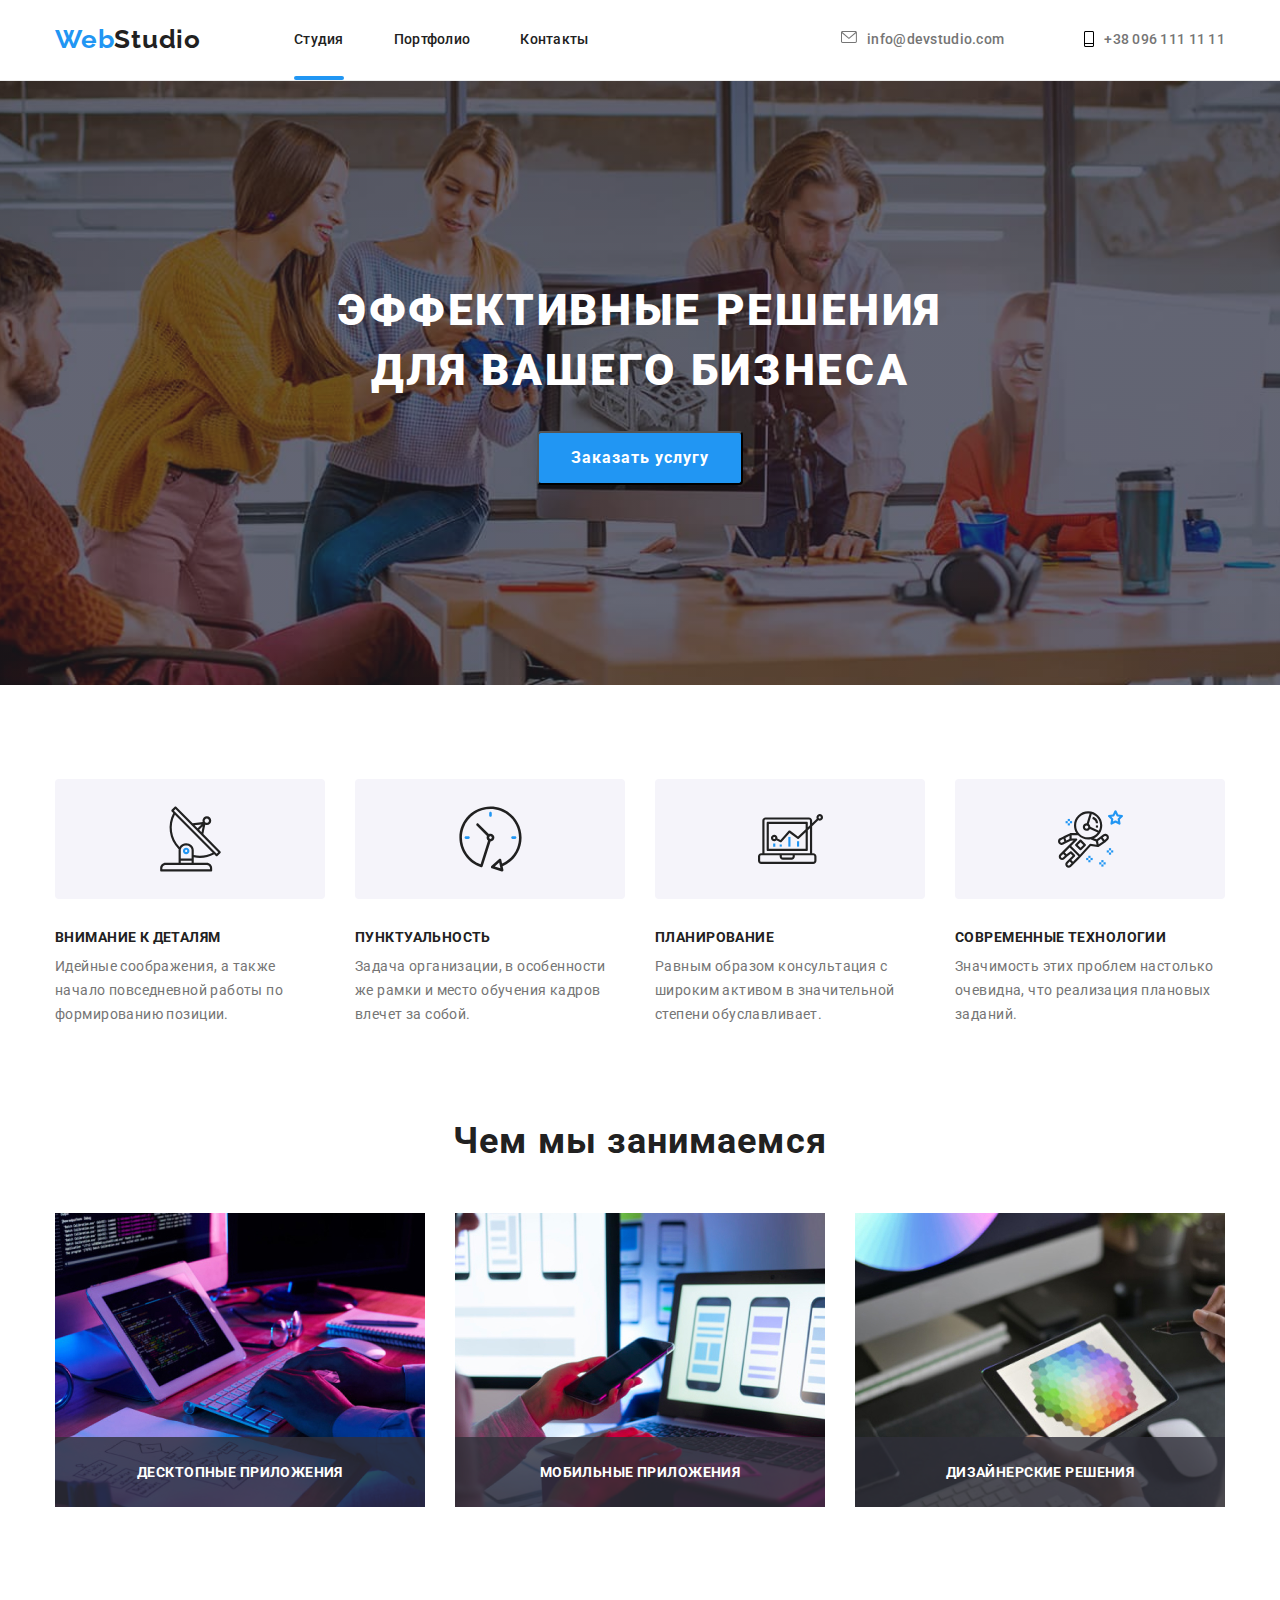
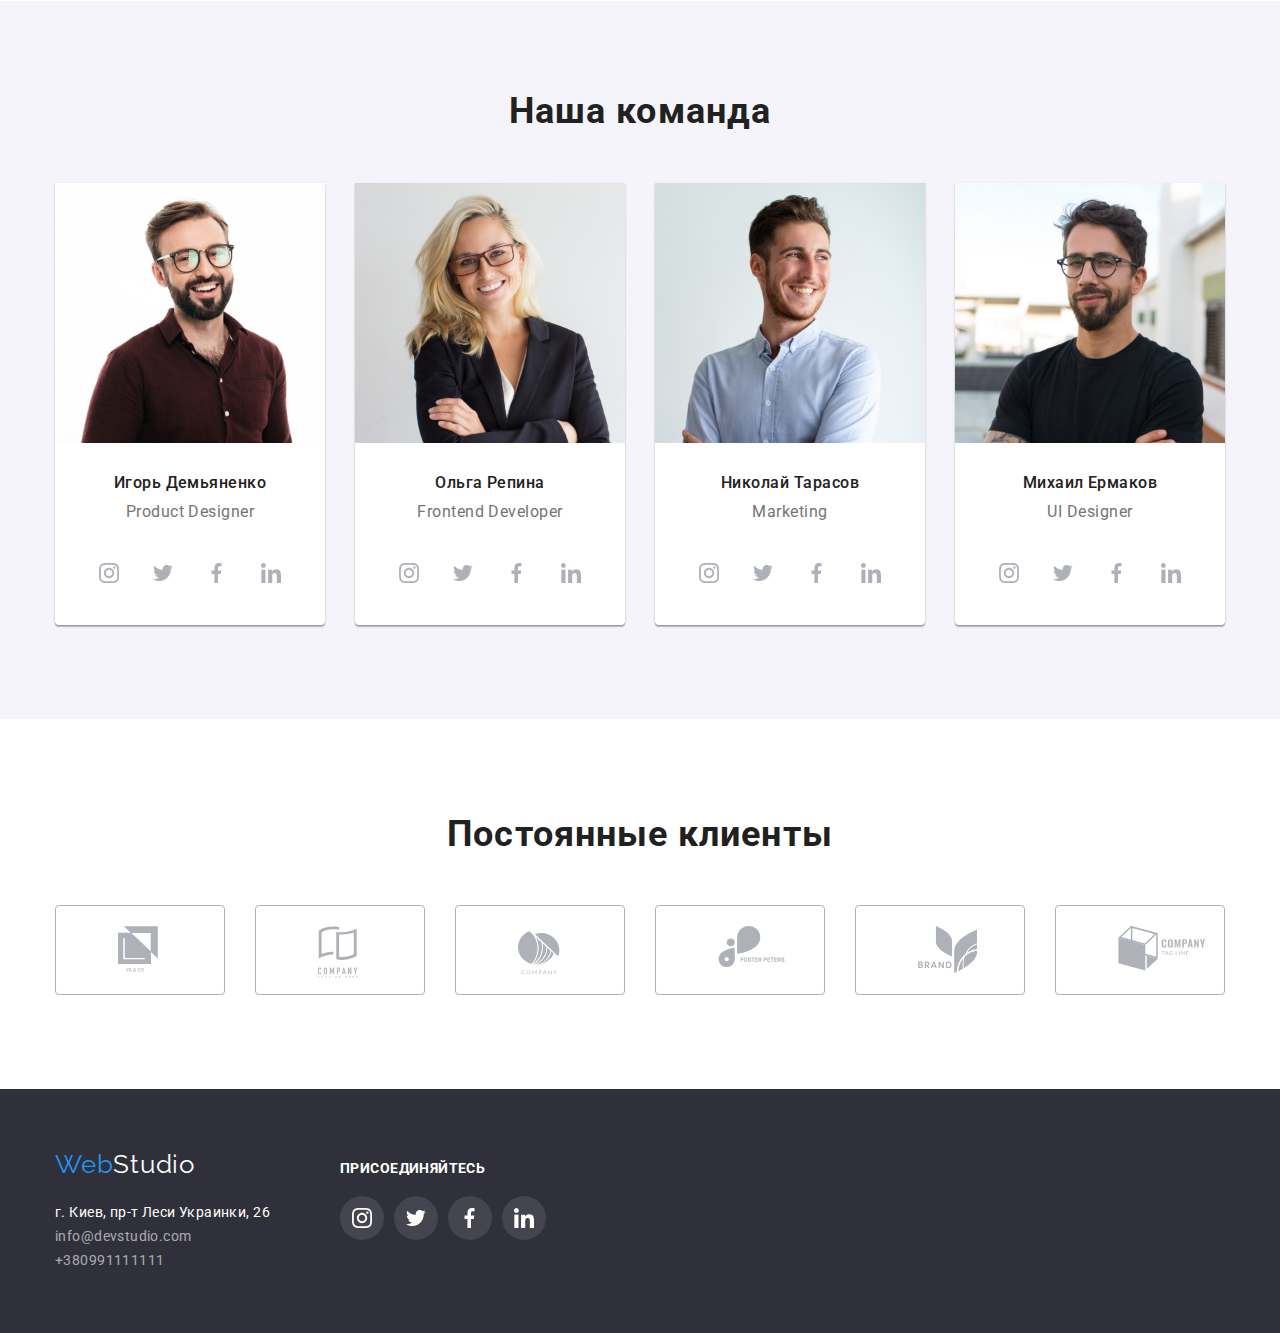
==== index.html @ 508b6166 "первый комит" ====
<!DOCTYPE html>
<html lang="ru">
<head>
    <meta charset="UTF-8">
    <meta name="viewport" content="width=device-width, initial-scale=1.0">
    <title>WebStudio</title>
    <link href="https://cdnjs.cloudflare.com/ajax/libs/modern-normalize/1.0.0/modern-normalize.min.css">
    <link rel="preconnect" href="https://fonts.gstatic.com">
    <link href="https://fonts.googleapis.com/css2?family=Raleway:wght@700&family=Roboto:wght@400;500;700;900&display=swap"
        rel="stylesheet">
    <link rel="stylesheet" href="./css/styles.css">
</head>
<body>
  <header class="header">
      <div class="container">
        <nav class="navigation">
            <a class="logo" lang="en" href="#">Web<span class="logo-s">Studio</span></a>
            <ul class="menu-list">
                <li class="menu-list-item active">
                    <a class="menu-list-link" href="#">Студия</a>
                </li>
                <li class="menu-list-item">
                    <a class="menu-list-link" href="./portfolio.html">Портфолио</a>
                </li>
                <li class="menu-list-item">
                    <a class="menu-list-link" href="#">Контакты</a>
                </li>
            </ul>
        </nav>
        <ul class="header-menu">
            <li class="header-menu-mail">
                <a class="header-menu-link" href="mailto:info@devstudio.com"> 
                    <svg class="header-mail-svg">
                        <use href="./images/sprite.svg#header-mail"></use>
                    </svg> info@devstudio.com</a>
            </li>
            <li class="header-menu-tel">
                <address class="header-menu-adress">
                    <a class="header-tel" href="tel:+380961111111">
                        <svg class="header-mob-svg">
                            <use href="./images/sprite.svg#header-mob"></use>
                        </svg> +38 096 111 11 11</a>
                </address>
            </li>
        </ul>
      </div>
  </header>  
  <main> 
      <!-- HERO -->
      <section class="hero">
          <h1 class="hero-title">Эффективные решения <br>для вашего бизнеса</h1>
          <button class="modal-btn" type="button" data-modal-open>Заказать услугу</button>
      </section>
    <div class="backdrop is-hidden" data-modal>
        <div class="modal">
            <button class="close-button" data-modal-close>
                <svg class="close-svg">
                    <use href="./images/sprite.svg#icon-close-modal"></use>
                </svg>
            </button>
        </div>
    </div>
      <!-- ABOUT -->
      <section class="description">
          <div class="container">
            <ul class="description-list">
                <li class="description-list-item">
                    <div class="discription-div">
                    <svg class="discription-svg">
                        <use href="./images/sprite.svg#icon-Vector1"></use>
                    </svg>
                    </div>
                    <h2 class="description-title">Внимание к деталям</h2>
                    <p class="description-item">Идейные соображения, а также начало повседневной работы по формированию позиции.</p>
                </li>
                <li class="description-list-item">
                    <div class="discription-div">
                    <svg class="discription-svg">
                        <use href="./images/sprite.svg#icon-Vector2"></use>
                    </svg>
                    </div>
                    <h2 class="description-title">Пунктуальность</h2>
                    <p class="description-item">Задача организации, в особенности же рамки и место обучения кадров влечет за собой.
                    </p>
                </li>
                <li class="description-list-item">
                    <div class="discription-div">
                    <svg class="discription-svg">
                        <use href="./images/sprite.svg#icon-Vector3"></use>
                    </svg>
                    </div>
                    <h2 class="description-title">Планирование</h2>
                    <p class="description-item">Равным образом консультация с широким активом в значительной степени обуславливает.
                    </p>
                </li>
                <li class="description-list-item">
                    <div class="discription-div">
                    <svg class="discription-svg">
                        <use href="./images/sprite.svg#icon-Vector4"></use>
                    </svg>
                    </div>
                    <h2 class="description-title">Современные технологии</h2>
                    <p class="description-item">Значимость этих проблем настолько очевидна, что реализация плановых заданий.</p>
                </li>
            </ul>
          </div>
      </section>
      <section class="about">
          <div class="container">
            <h1 class="about-title">Чем мы занимаемся</h1>
            <ul class="about-list">
                <li class="about-list-item">
                    <img src="./images/about/about-img-1.jpg" alt="печатает на клавиатуре" width="370"
                        height="294">
                    <p class="about-list-item-text">Десктопные приложения</p>
                </li>
                <li class="about-list-item">
                    <img src="./images/about/about-img-2.jpg" alt="сидит перед ноутбуком" width="370"
                        height="294">
                    <p class="about-list-item-text">Мобильные приложения</p>
                </li>
                <li class="about-list-item">
                    <img src="./images/about/about-img-3.jpg" alt="держит в руках планшет" width="370"
                        height="294">
                    <p class="about-list-item-text">Дизайнерские решения</p>
                </li>
            </ul>
          </div>
      </section>
      <section class="about-us">
            <h2 class="about-us-title">Наша команда</h2>
            <div class="container">
            <ul class="about-us-list">
                <li class="about-us-item">
                    <img class="about-us-img" src="./images/comanda/c-img-1.jpg" alt="мужчина в очках" width="270" height="260">
                    <h3 class="about-us-name">Игорь Демьяненко</h3>
                    <p class="about-us-position">Product Designer</p>
                    <ul class="social-list-list">
                        <li class="social-list-item">
                            <a class="social-list-link" href="">
                                <svg class="social-list-icon">
                                    <use href="./images/sprite.svg#instagram"></use>
                                </svg>
                            </a>
                        </li>
                        <li class="social-list-item">
                            <a class="social-list-link" href="">
                                <svg class="social-list-icon">
                                    <use href="./images/sprite.svg#twitter"></use>
                                </svg>
                            </a>
                        </li>
                        <li class="social-list-item">
                            <a class="social-list-link" href="">
                                <svg class="social-list-icon">
                                    <use href="./images/sprite.svg#facebook"></use>
                                </svg>
                            </a>
                        </li>
                        <li class="social-list-item">
                            <a class="social-list-link" href="">
                                <svg class="social-list-icon">
                                    <use href="./images/sprite.svg#linkedin"></use>
                                </svg>
                            </a>
                        </li>
                    </ul>
                </li>
                <li class="about-us-item">
                    <img class="about-us-img" src="./images/comanda/c-img-2.jpg" alt="девушка в очках" width="270" height="260">
                    <h3 class="about-us-name">Ольга Репина</h3>
                    <p class="about-us-position">Frontend Developer</p>
                    <ul class="social-list-list">
                        <li class="social-list-item">
                            <a class="social-list-link" href="">
                                <svg class="social-list-icon">
                                    <use href="./images/sprite.svg#instagram"></use>
                                </svg>
                            </a>
                        </li>
                        <li class="social-list-item">
                            <a class="social-list-link" href="">
                                <svg class="social-list-icon">
                                    <use href="./images/sprite.svg#twitter"></use>
                                </svg>
                            </a>
                        </li>
                        <li class="social-list-item">
                            <a class="social-list-link" href="">
                                <svg class="social-list-icon">
                                    <use href="./images/sprite.svg#facebook"></use>
                                </svg>
                            </a>
                        </li>
                        <li class="social-list-item">
                            <a class="social-list-link" href="">
                                <svg class="social-list-icon">
                                    <use href="./images/sprite.svg#linkedin"></use>
                                </svg>
                            </a>
                        </li>
                    </ul>
                </li>
                <li class="about-us-item">
                    <img class="about-us-img" src="./images/comanda/c-img-3.jpg" alt="мужчина с улыбкой" width="270" height="260">
                    <h3 class="about-us-name">Николай Тарасов</h3>
                    <p class="about-us-position">Marketing</p>
                    <ul class="social-list-list">
                        <li class="social-list-item">
                            <a class="social-list-link" href="">
                                <svg class="social-list-icon">
                                    <use href="./images/sprite.svg#instagram"></use>
                                </svg>
                            </a>
                        </li>
                        <li class="social-list-item">
                            <a class="social-list-link" href="">
                                <svg class="social-list-icon">
                                    <use href="./images/sprite.svg#twitter"></use>
                                </svg>
                            </a>
                        </li>
                        <li class="social-list-item">
                            <a class="social-list-link" href="">
                                <svg class="social-list-icon">
                                    <use href="./images/sprite.svg#facebook"></use>
                                </svg>
                            </a>
                        </li>
                        <li class="social-list-item">
                            <a class="social-list-link" href="">
                                <svg class="social-list-icon">
                                    <use href="./images/sprite.svg#linkedin"></use>
                                </svg>
                            </a>
                        </li>
                    </ul>
                </li>
                <li class="about-us-item">
                    <img class="about-us-img" src="./images/comanda/c-img-4.jpg" alt="мужчина в черных очках" width="270"
                        height="260">
                    <h3 class="about-us-name">Михаил Ермаков</h3>
                    <p class="about-us-position">UI Designer</p>
                    <ul class="social-list-list">
                        <li class="social-list-item">
                            <a class="social-list-link" href="">
                                <svg class="social-list-icon">
                                    <use href="./images/sprite.svg#instagram"></use>
                                </svg>
                            </a>
                        </li>
                        <li class="social-list-item">
                            <a class="social-list-link" href="">
                                <svg class="social-list-icon">
                                    <use href="./images/sprite.svg#twitter"></use>
                                </svg>
                            </a>
                        </li>
                        <li class="social-list-item">
                            <a class="social-list-link" href="">
                                <svg class="social-list-icon">
                                    <use href="./images/sprite.svg#facebook"></use>
                                </svg>
                            </a>
                        </li>
                        <li class="social-list-item">
                            <a class="social-list-link" href="">
                                <svg class="social-list-icon">
                                    <use href="./images/sprite.svg#linkedin"></use>
                                </svg>
                            </a>
                        </li>
                    </ul>
                </li>
            </ul>
          </div>
      </section>
  </main>
  <section class="customers">
      <div class="container">
        <h2 class="customers-title">Постоянные клиенты</h2>
        <ul class="customers-list"> 
            <li class="customers-list-item">
                <a class="customers-list-link" href="#">
                <svg class="customers-svg-1">
                    <use href="./images/sprite.svg#icon-logo-1"></use>
                </svg>
                </a>
            </li>
            <li class="customers-list-item">
                <a class="customers-list-link" href="#">
                <svg class="customers-svg-2">
                    <use href="./images/sprite.svg#icon-logo-2"></use>
                </svg>
                </a>
            </li>
            <li class="customers-list-item">
                <a class="customers-list-link" href="#">
                <svg class="customers-svg-3">
                    <use href="./images/sprite.svg#icon-logo-3"></use>
                </svg>
                </a>
            </li>
            <li class="customers-list-item">
                <a class="customers-list-link" href="#">
                <svg class="customers-svg-4">
                    <use href="./images/sprite.svg#icon-logo-4"></use>
                </svg>
                </a>
            </li>
            <li class="customers-list-item">
                <a class="customers-list-link" href="#">
                <svg class="customers-svg-5">
                    <use href="./images/sprite.svg#icon-logo-5"></use>
                </svg>
                </a>
            </li>
            <li class="customers-list-item">
                <a class="customers-list-link" href="#">
                <svg class="customers-svg-6">
                    <use href="./images/sprite.svg#icon-logo-6"></use>
                </svg>
                </a>
            </li>
        </ul>
      </div>
  </section>
    <!-- CONTACT  -->
  <footer class="footer">
      <div class="container">
          <div class="footer-all">
              <div>
        <a class="footer-logo" lang="en" href="#">Web<span class="logo-ss">Studio</span></a>
        <address class="address">
            <ul class="contact-list">
                <li class="contact-list-item">
                    <a class="contact-list-link geo-link" href="https://goo.gl/maps/VSn3v5qwpJNG1Hn18" target="_blank"
                        rel="noopener noreferer">г. Киев, пр-т Леси Украинки, 26</a>
                </li>
                <li class="contact-list-item">
                    <a class="contact-list-link" href="mailto:info@devstudio.com">
                        info@devstudio.com</a>
                </li>
                <li class="contact-list-item">
                    <a class="contact-list-link" href="tel:+380991111111">+380991111111</a>
                </li>
            </ul>
        </div>
        </address>
      <section class="join">
          <p class="join-text">ПРИСОЕДИНЯЙТЕСЬ</p>
        <ul class="social-icons-dark">
            <li class="social-icons-item">
                <a class="social-icons-link-dark" href="">
                    <svg class="social-icons-svg-footer">
                        <use href="./images/sprite.svg#instagram"></use>
                    </svg>
                </a>    
            </li>
            <li class="social-icons-item">
                <a class="social-icons-link-dark" href="">
                    <svg class="social-icons-svg-footer">
                        <use href="./images/sprite.svg#twitter"></use>
                    </svg>
                </a>
            </li>
            <li class="social-icons-item">
                <a class="social-icons-link-dark" href="">
                    <svg class="social-icons-svg-footer">
                        <use href="./images/sprite.svg#facebook"></use>
                    </svg>
                </a>
            </li>
            <li class="social-icons-item">
                <a class="social-icons-link-dark" href="">
                    <svg class="social-icons-svg-footer">
                        <use href="./images/sprite.svg#linkedin"></use>
                    </svg>
                </a>
            </li>
    </div>
    </div>
    </section>
   </footer>

  <script src="./js/modal.js"></script>
</body>
</html>
---- css/styles.css ----
:root {
  --main-text-color: #212121;
  --accent-text-color: #2196f3;
  --grey: #757575;
  --white: #ffffff;
  --background: #2f303a;
}

html {
  box-sizing: border-box;
}

*,
*::before,
*::after {
  box-sizing: inherit;
}

h1,
h2,
h3,
h4,
h5,
h6 {
  margin: 0;
}

ul,
ol {
  margin: 0;
  padding: 0;
}

p {
  margin: 0;
}

img {
  display: block;
}

body {
  font-family: Roboto, sans-serif;
  font-size: 14px;
  line-height: 1.71;
  letter-spacing: 0.03em;
  color: var(--main-text-color);
  margin: 0;
}

.container {
  width: 1200px;
  margin: 0 auto;
  padding: 0 15px;
}

.contact-list,
.about-us-list,
.about-list,
.description-list,
.menu-list,
.header-menu,
.social-list-item,
.customers-list,
.social-icons-dark {
  list-style-type: none;
}

/*============== HEADER ==============*/

.header {
  display: flex;
  align-items: center;
  padding-top: 24px;
  padding-bottom: 25px;
  justify-content: space-between;
  border-bottom: 1px solid #ececec;
}

.header .container {
  display: flex;
  align-items: center;
}

.header .logo {
  margin-right: 93px;
}

.navigation {
  display: flex;
  align-items: center;
}

.menu-list {
  display: flex;
}

.menu-list-item {
  position: relative;
}

.menu-list-item:not(:last-child) {
  margin-right: 50px;
}

.header-menu {
  display: flex;
  margin-left: auto;
}

.header-menu-mail:not(:last-child) {
  margin-right: 50px;
}

.logo {
  font-family: "Raleway";
  font-weight: 700;
  font-size: 26px;
  line-height: 1.192;
  letter-spacing: 0.03em;
  color: #2196f3;
  text-decoration: none;
}

.logo-s {
  color: #212121;
}

.menu-list-link {
  font-family: Roboto, sans-serif;
  font-weight: 500;
  font-size: 14px;
  line-height: 1.142;
  letter-spacing: 0.02em;
  color: #212121;
  text-decoration: none;
}

.menu-list-link:hover,
.menu-list-link:focus,
.header-menu-link:hover,
.header-menu-link:focus,
.header-tel:hover,
.header-tel:focus,
.contact-list-link:hover,
.contact-list-link:focus {
  color: #2196f3;
  transition: all 250ms cubic-bezier(0.4, 0, 0.2, 1);
}

.menu-list-link {
  transition: all 250ms cubic-bezier(0.4, 0, 0.2, 1);
}

.header-menu-link {
  transition: all 250ms cubic-bezier(0.4, 0, 0.2, 1);
}

.header-tel {
  transition: all 250ms cubic-bezier(0.4, 0, 0.2, 1);
}

.contact-list-link {
  transition: all 250ms cubic-bezier(0.4, 0, 0.2, 1);
}

.header-menu-mail {
  display: flex;
  align-items: center;
}

.header-menu-link {
  display: flex;
  font-family: Roboto, sans-serif;
  font-weight: 500;
  font-size: 14px;
  line-height: 1.142;
  letter-spacing: 0.02em;
  color: #757575;
  text-decoration: none;
  margin-right: 30px;
}

.header-tel {
  display: flex;
  font-family: Roboto;
  font-weight: 500;
  font-size: 14px;
  line-height: 1.142;
  letter-spacing: 0.02em;
  color: #757575;
  text-decoration: none;
  font-style: normal;
}

.header-mail-svg {
  width: 16px;
  height: 12px;
  margin-right: 10px;
  fill: var(--grey);
}

.header-mob-svg {
  width: 10px;
  height: 16px;
  margin-right: 10px;
}

.header-menu-link:hover .header-mail-svg,
.header-menu-link:focus .header-mail-svg {
  fill: var(--accent-text-color);
  transition: all 250ms cubic-bezier(0.4, 0, 0.2, 1);
}

.header-menu-link {
  transition: all 250ms cubic-bezier(0.4, 0, 0.2, 1);
}

.header-menu-adress:hover .header-tel,
.header-menu-adress:focus .header-tel {
  fill: var(--accent-text-color);
  transition: all 250ms cubic-bezier(0.4, 0, 0.2, 1);
}

.header-menu-adress {
  transition: all 250ms cubic-bezier(0.4, 0, 0.2, 1);
}

.active::after {
  position: absolute;
  content: "";
  width: 100%;
  height: 4px;
  left: 0;
  bottom: -29px;
  background: var(--accent-text-color);
  border-radius: 2px;
}

/*============== END HEADER ==============*/

/*============== HERO ==============*/

.hero {
  align-items: center;
  display: flex;
  flex-direction: column;
  background-color: rgba(47, 48, 58, 0.4);
  background-repeat: no-repeat;
  background-position: center;
  background-size: cover;
  background-attachment: auto;
  background-image: linear-gradient(
      to bottom,
      rgba(47, 48, 58, 0.4) 50%,
      rgba(47, 48, 58, 0.4) 50%
    ),
    url(../images-hw-4/hero-img.jpg);
}
.hero-title {
  font-family: Roboto;
  font-weight: 900;
  font-size: 44px;
  line-height: 1.363;
  text-align: center;
  letter-spacing: 0.06em;
  text-transform: uppercase;
  color: #ffffff;
  margin-top: 200px;
  margin-bottom: 30px;
}
.modal-btn {
  font-family: Roboto;
  font-weight: 700;
  font-size: 16px;
  line-height: 1.875;
  display: flex;
  align-items: center;
  text-align: center;
  letter-spacing: 0.06em;
  color: #ffffff;
  background: #2196f3;
  box-shadow: 0px 4px 4px rgba(0, 0, 0, 0.15);
  border-radius: 4px;
  margin-bottom: 200px;
  padding: 10px 32px;
}

.hero {
  width: auto;
  background-color: #2f303a;
}

.backdrop {
  position: fixed;
  top: 0;
  left: 0;
  width: 100%;
  height: 100%;
  background: rgba(0, 0, 0, 0.2, 1);
  opacity: 1;
  z-index: 1;
  transition: all 250ms cubic-bezier(0.4, 0, 0.2, 1);
}

.backdrop.is-hidden {
  visibility: hidden;
  pointer-events: none;
  transform: opacity(0);
  transform: scale(0, 3);
}

.modal {
  position: absolute;
  left: 50%;
  top: 50%;
  transform: translate(-50%, -50%);
  width: 528px;
  height: 581px;
  z-index: 2;
  background: var(--white);
  box-shadow: 0px 1px 3px rgba(0, 0, 0, 0.12), 0px 1px 1px rgba(0, 0, 0, 0.14),
    0px 2px 1px rgba(0, 0, 0, 0.2);
  border-radius: 4px;
  transition: all 250ms cubic-bezier(0.4, 0, 0.2, 1);
}

.backdrop.is-hidden .modal {
  transform: opacity(0.5) scale(0.3);
}

.close-svg {
  width: 19px;
  height: 19px;
  fill: #000000;
}

.close-button {
  display: flex;
  justify-content: center;
  align-items: center;
  position: absolute;
  border: 1px solid rgba(0, 0, 0, 0.1);
  border-radius: 50%;
  background: #ffffff;
  width: 30px;
  height: 30px;
  right: 8px;
  top: 8px;
}

.close-button:hover .close-svg,
.close-button:focus .close-svg {
  fill: var(--accent-text-color);
  transition: all 250ms cubic-bezier(0.4, 0, 0.2, 1);
}

.close-button:hover .close-svg {
  transition: all 250ms cubic-bezier(0.4, 0, 0.2, 1);
}

.close-button:hover,
.close-button:focus {
  border: 1px solid #2196f3;
  transition: all 250ms cubic-bezier(0.4, 0, 0.2, 1);
}

.close-button {
  transition: all 250ms cubic-bezier(0.4, 0, 0.2, 1);
}

/*============== END HERO ==============*/

/*============== ABOUT ==============*/

.about {
  background-color: #ffffff;
}

.description-list {
  display: flex;
  justify-content: space-between;
  margin-top: 94px;
  margin-bottom: 94px;
}

.description-list-item {
  width: 270px;
}

.description-title .description-item:not(:last-child) {
  margin-right: 30px;
  margin-bottom: 10px;
}

.description-title {
  font-family: Roboto;
  font-weight: 700;
  font-size: 14px;
  line-height: 1.142;
  letter-spacing: 0.03em;
  text-transform: uppercase;
  color: #212121;
  padding-bottom: 10px;
}

.description-item {
  font-family: Roboto;
  font-weight: 400;
  font-size: 14px;
  line-height: 1.714;
  letter-spacing: 0.03em;
  color: #757575;
}

.discription-svg {
  width: 65px;
  height: 70px;
  padding: 25px, 102px;
}

.discription-div {
  display: flex;
  justify-content: center;
  align-items: center;
  width: 270px;
  height: 120px;
  background-color: #f5f4fa;
  border-radius: 4px;
  margin-bottom: 30px;
}

.about-us {
  background-color: #f5f4fa;
}

.about-title {
  font-family: Roboto;
  font-weight: 700;
  font-size: 36px;
  line-height: 1.166;
  text-align: center;
  letter-spacing: 0.03em;
  color: #212121;
  margin-bottom: 50px;
}

.about-list {
  display: flex;
  justify-content: space-between;
}

.social-list-list {
  display: flex;
  justify-content: center;
}

.social-list-link {
  display: flex;
  justify-content: center;
  align-items: center;
  width: 44px;
  height: 44px;
  border-radius: 50%;
  background-color: #fff;
  margin-bottom: 30px;
}

.social-list-item:not(:last-child) {
  margin-right: 10px;
}

.social-list-link:hover,
.social-list-link:focus {
  background: var(--accent-text-color);
  transition: all 250ms cubic-bezier(0.4, 0, 0.2, 1);
}

.social-list-link {
  transition: all 250ms cubic-bezier(0.4, 0, 0.2, 1);
}

.social-list-link:hover .social-list-icon,
.social-list-link:focus .social-list-icon {
  fill: var(--white);
  transition: all 250ms cubic-bezier(0.4, 0, 0.2, 1);
}

.social-list-link:hover .social-list-icon {
  transition: all 250ms cubic-bezier(0.4, 0, 0.2, 1);
}

.social-list-icon {
  width: 20px;
  height: 20px;
  fill: #afb1b8;
}

.about-list-item:not(:last-child) {
  margin-right: 30px;
}

.about-list-item {
  position: relative;
  margin-bottom: 94px;
}

.about-list-item-text {
  position: absolute;
  width: 100%;
  bottom: 0;
  font-family: Roboto;
  font-style: normal;
  font-weight: 700;
  font-size: 14px;
  line-height: 16px;
  text-align: center;
  letter-spacing: 0.03em;
  text-transform: uppercase;
  color: var(--white);
  background: rgba(47, 48, 58, 0.8);
  padding-top: 27px;
  padding-bottom: 27px;
}

.about-us-list {
  display: flex;
  justify-content: space-between;
}

.about-us-list:not(:last-child) {
  margin-right: 30px;
}

.about-us-title {
  font-family: Roboto;
  font-weight: 700;
  font-size: 36px;
  line-height: 1.166;
  text-align: center;
  letter-spacing: 0.03em;
  color: #212121;
  margin-bottom: 50px;
  padding-top: 90px;
}

.about-us-img {
  margin-bottom: 30px;
}

.about-us-name {
  margin-bottom: 10px;
}

.about-us-item {
  background: #ffffff;
  box-shadow: 0px 1px 3px rgba(0, 0, 0, 0.12), 0px 1px 1px rgba(0, 0, 0, 0.14),
    0px 2px 1px rgba(0, 0, 0, 0.2);
  border-radius: 0px 0px 4px 4px;
  margin-bottom: 94px;
}

.about-us-position {
  margin-bottom: 30px;
}

.about-us-name {
  font-family: Roboto;
  font-style: normal;
  font-weight: 500;
  font-size: 16px;
  line-height: 1.187;
  text-align: center;
  letter-spacing: 0.03em;
  color: #212121;
}

.about-us-position {
  font-family: Roboto;
  font-weight: 400;
  font-size: 16px;
  line-height: 1.187;
  text-align: center;
  letter-spacing: 0.03em;
  color: #757575;
}

.customers {
  padding-top: 94px;
  padding-bottom: 94px;
}

.customers-title {
  margin-bottom: 50px;
  font-family: Roboto;
  font-style: normal;
  font-weight: bold;
  font-size: 36px;
  line-height: 42px;
  text-align: center;
  letter-spacing: 0.03em;
  color: var(--main-text-color);
}

.customers-list {
  display: flex;
  justify-content: center;
}

.customers-list-item {
  padding: 0;
}

.customers-list-item:not(:last-child) {
  margin-right: 30px;
}

.customers-svg-1 {
  fill: #afb1b8;
  width: 44px;
  height: 49px;
  margin-top: 20px;
  margin-left: 62px;
}

.customers-svg-2 {
  fill: #afb1b8;
  width: 40px;
  height: 52px;
  margin-top: 20px;
  margin-left: 62px;
}

.customers-svg-3 {
  fill: #afb1b8;
  width: 42px;
  height: 54px;
  margin-top: 20px;
  margin-left: 62px;
}

.customers-svg-4 {
  fill: #afb1b8;
  width: 80px;
  height: 42px;
  margin-top: 20px;
  margin-left: 62px;
}

.customers-svg-5 {
  fill: #afb1b8;
  width: 59px;
  height: 47px;
  margin-top: 20px;
  margin-left: 62px;
}

.customers-svg-6 {
  fill: #afb1b8;
  width: 88px;
  height: 45px;
  margin-top: 20px;
  margin-left: 62px;
}

.customers-list-link {
  display: flex;
  width: 170px;
  height: 90px;
  border: 1px solid #afb1b8;
  box-sizing: border-box;
  border-radius: 4px;
}

.customers-list-link:hover,
.customers-list-link:focus {
  border: 1px solid #2196f3;
  transition: all 250ms cubic-bezier(0.4, 0, 0.2, 1);
}

.customers-list-link {
  transition: all 250ms cubic-bezier(0.4, 0, 0.2, 1);
}

.customers-list-item:hover .customers-svg-1,
.customers-list-item:focus .customers-svg-1 {
  fill: var(--accent-text-color);
  transition: all 250ms cubic-bezier(0.4, 0, 0.2, 1);
}

.customers-list-item .customers-svg-1 {
  transition: all 250ms cubic-bezier(0.4, 0, 0.2, 1);
}

.customers-list-item:hover .customers-svg-2,
.customers-list-item:focus .customers-svg-2 {
  fill: var(--accent-text-color);
  transition: all 250ms cubic-bezier(0.4, 0, 0.2, 1);
}

.customers-list-item .customers-svg-2 {
  transition: all 250ms cubic-bezier(0.4, 0, 0.2, 1);
}

.customers-list-item:hover .customers-svg-3,
.customers-list-item:focus .customers-svg-3 {
  fill: var(--accent-text-color);
  transition: all 250ms cubic-bezier(0.4, 0, 0.2, 1);
}

.customers-list-item .customers-svg-3 {
  transition: all 250ms cubic-bezier(0.4, 0, 0.2, 1);
}

.customers-list-item:hover .customers-svg-4,
.customers-list-item:focus .customers-svg-4 {
  fill: var(--accent-text-color);
  transition: all 250ms cubic-bezier(0.4, 0, 0.2, 1);
}

.customers-list-item .customers-svg-4 {
  transition: all 250ms cubic-bezier(0.4, 0, 0.2, 1);
}

.customers-list-item:hover .customers-svg-5,
.customers-list-item:focus .customers-svg-5 {
  fill: var(--accent-text-color);
  transition: all 250ms cubic-bezier(0.4, 0, 0.2, 1);
}

.customers-list-item .customers-svg-5 {
  transition: all 250ms cubic-bezier(0.4, 0, 0.2, 1);
}

.customers-list-item:hover .customers-svg-6,
.customers-list-item:focus .customers-svg-6 {
  fill: var(--accent-text-color);
  transition: all 250ms cubic-bezier(0.4, 0, 0.2, 1);
}

.customers-list-item .customers-svg-6 {
  transition: all 250ms cubic-bezier(0.4, 0, 0.2, 1);
}
/*============== END ABOUT ==============*/

/*============== CONTACT ==============*/

.footer-logo {
  font-family: Raleway;
  font-style: normal;
  font-weight: 400;
  font-size: 26px;
  line-height: 1.192;
  letter-spacing: 0.03em;
  color: #2196f3;
  text-decoration: none;
}

.contact-list-item {
  font-family: Roboto;
  font-style: normal;
  font-weight: 400;
  font-size: 14px;
  line-height: 1.71;
  letter-spacing: 0.03em;
}

.contact-list-link {
  color: rgba(255, 255, 255, 0.6);
  text-decoration: none;
}

.address {
  padding-top: 20px;
}

.contact-list:not(:last-child) {
  padding-bottom: 9px;
}

.geo-link {
  color: #ffffff;
}

.footer {
  width: 100%;
  background-color: #2f303a;
  padding-top: 60px;
  padding-bottom: 60px;
}

.logo-ss {
  color: #ffffff;
}

.join-text {
  display: flex;
  font-family: Roboto;
  font-weight: 700;
  font-size: 14px;
  line-height: 16px;
  letter-spacing: 0.03em;
  text-transform: uppercase;
  color: #ffffff;
  margin-bottom: 20px;
  margin-left: 70px;
}

.social-icons-dark {
  display: flex;
  justify-content: space-between;
  margin-left: 70px;
}

.social-icons-link-dark {
  display: flex;
  justify-content: center;
  align-items: center;
  width: 44px;
  height: 44px;
  background-color: rgba(255, 255, 255, 0.1);
  border-radius: 50%;
  margin-right: 10px;
}

.social-icons-link-dark:hover .social-icons-svg-footer,
.social-icons-link-dark:focus .social-icons-svg-footer {
  fill: var(--white);
  transition: all 250ms cubic-bezier(0.4, 0, 0.2, 1);
}

.social-icons-link-dark .social-icons-svg-footer {
  transition: all 250ms cubic-bezier(0.4, 0, 0.2, 1);
}

.social-icons-item:hover .social-icons-link-dark,
.social-icons-item:focus .social-icons-link-dark {
  background: #2196f3;
  transition: all 250ms cubic-bezier(0.4, 0, 0.2, 1);
}

.social-icons-item .social-icons-link-dark {
  transition: all 250ms cubic-bezier(0.4, 0, 0.2, 1);
}

.social-icons-svg-footer {
  display: flex;
  align-items: center;
  width: 20px;
  height: 20px;
  fill: var(--white);
}

.footer-all {
  display: flex;
  align-items: baseline;
}

/*==============  END CONTACT ==============*/

/*============== PORTFOLIO ==============*/

.logo-port {
  list-style-type: none;
}

.hidden {
  position: absolute !important;
  clip: rect(1px 1px 1px 1px);
  clip: rect(1px, 1px, 1px, 1px);
  padding: 0 !important;
  border: 0 !important;
  height: 1px !important;
  width: 1px !important;
  overflow: hidden;
}

/*============== HEADER PORTFOLIO ==============*/

.btn {
  font-family: Roboto;
  font-weight: 500;
  font-size: 16px;
  line-height: 1.62;
  text-align: center;
  letter-spacing: 0.03em;
  color: var(--main-text-color);
  background: #f5f4fa;
  border-radius: 4px;
  padding: 6px 22px;
  border: #f5f4fa;
}

.btn:hover,
.btn:focus {
  background: var(--accent-text-color);
  box-shadow: 0px 3px 1px rgba(0, 0, 0, 0.1), 0px 1px 2px rgba(0, 0, 0, 0.08),
    0px 2px 2px rgba(0, 0, 0, 0.12);
  border-radius: 4px;
  color: var(--white);
  transition: all 250ms cubic-bezier(0.4, 0, 0.2, 1);
}

.btn {
  transition: all 250ms cubic-bezier(0.4, 0, 0.2, 1);
}

.button-list {
  list-style-type: none;
  display: flex;
  justify-content: center;
  padding-top: 94px;
  padding-bottom: 50px;
}

.button-item:not(:last-child) {
  margin-right: 8px;
}

.offer-title {
  font-family: Roboto;
  font-weight: 700;
  font-size: 18px;
  line-height: 2;
  letter-spacing: 0.06em;
  color: #212121;
  width: 322px;
  padding-top: 20px;
  padding-bottom: 4px;
  margin-left: 24px;
}

.offer-text {
  font-family: Roboto;
  font-weight: 400;
  font-size: 16px;
  line-height: 1.875;
  letter-spacing: 0.03em;
  color: #757575;
  width: 322px;
  height: 36px;
  margin-left: 24px;
}

.offer-list {
  list-style-type: none;
  display: flex;
  flex-wrap: wrap;
  justify-content: space-between;
  padding-bottom: 94px;
}

.offer-item {
  background: #ffffff;
  border: 1px solid #eeeeee;
  margin-bottom: 30px;
}

.container-overlay {
  width: 100%;
  position: relative;
  overflow: hidden;
}

.container-overlay:hover .offer-overlay,
.container-overlay:focus .offer-overlay {
  transform: translatey(0);
  transition: all 250ms cubic-bezier(0.4, 0, 0.2, 1);
}

.container-overlay .offer-overlay {
  transition: all 250ms cubic-bezier(0.4, 0, 0.2, 1);
}

.offer-overlay {
  position: absolute;
  bottom: 0;
  padding: 63px 24px;
  transform: translatey(100%);
  transition: transform 250ms cubic-bezier(0.4, 0, 0.2, 1);
  background: rgba(33, 150, 243, 0.9);
  font-family: Roboto;
  font-style: normal;
  font-weight: normal;
  font-size: 18px;
  line-height: 28px;
  letter-spacing: 0.03em;
  color: var(--white);
}

/*.offer-img {
  padding-bottom: 20px;
}*/

.offer-link:hover,
.offer-link:focus {
  box-shadow: 0px 1px 1px rgba(0, 0, 0, 0.12), 0px 4px 4px rgba(0, 0, 0, 0.06),
    1px 4px 6px rgba(0, 0, 0, 0.16);
  transition: all 250ms cubic-bezier(0.4, 0, 0.2, 1);
}

.offer-link {
  transition: all 250ms cubic-bezier(0.4, 0, 0.2, 1);
}

.offer-link {
  display: block;
  text-decoration: none;
  padding-bottom: 20px;
}
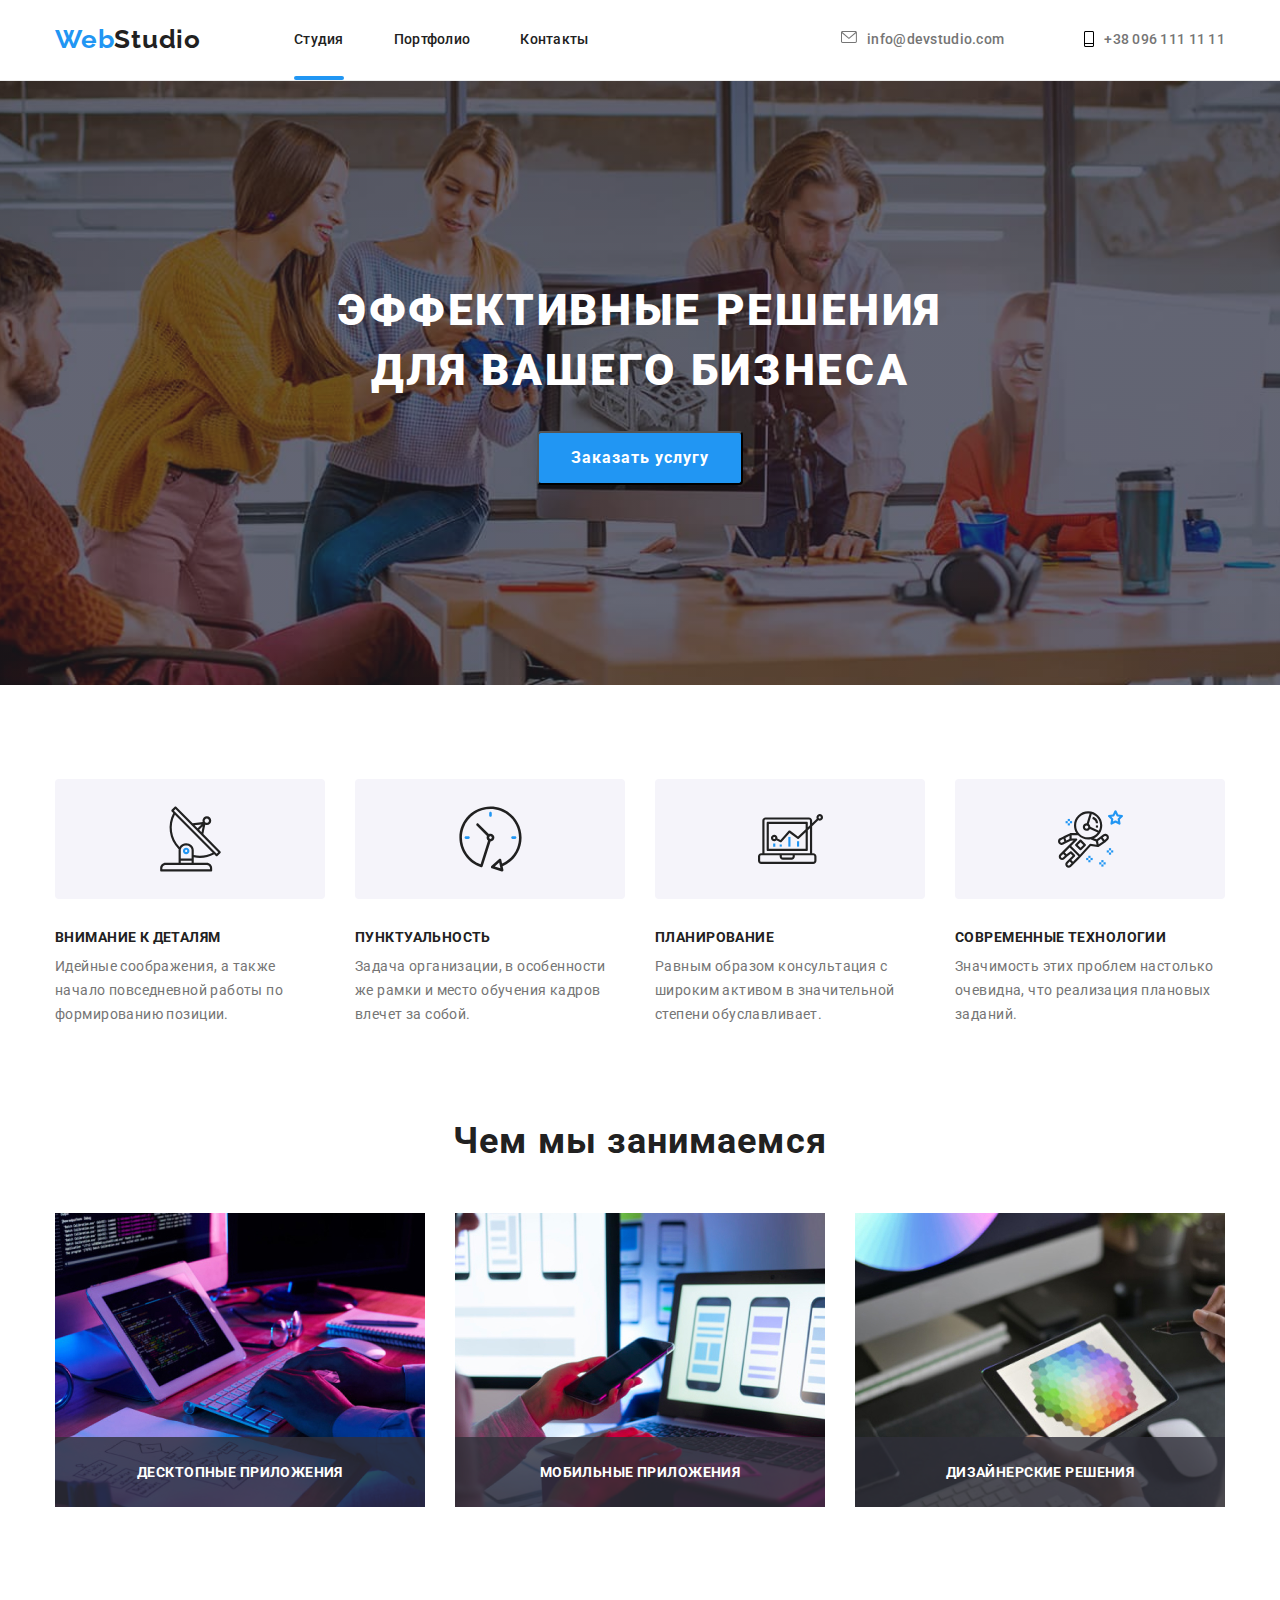
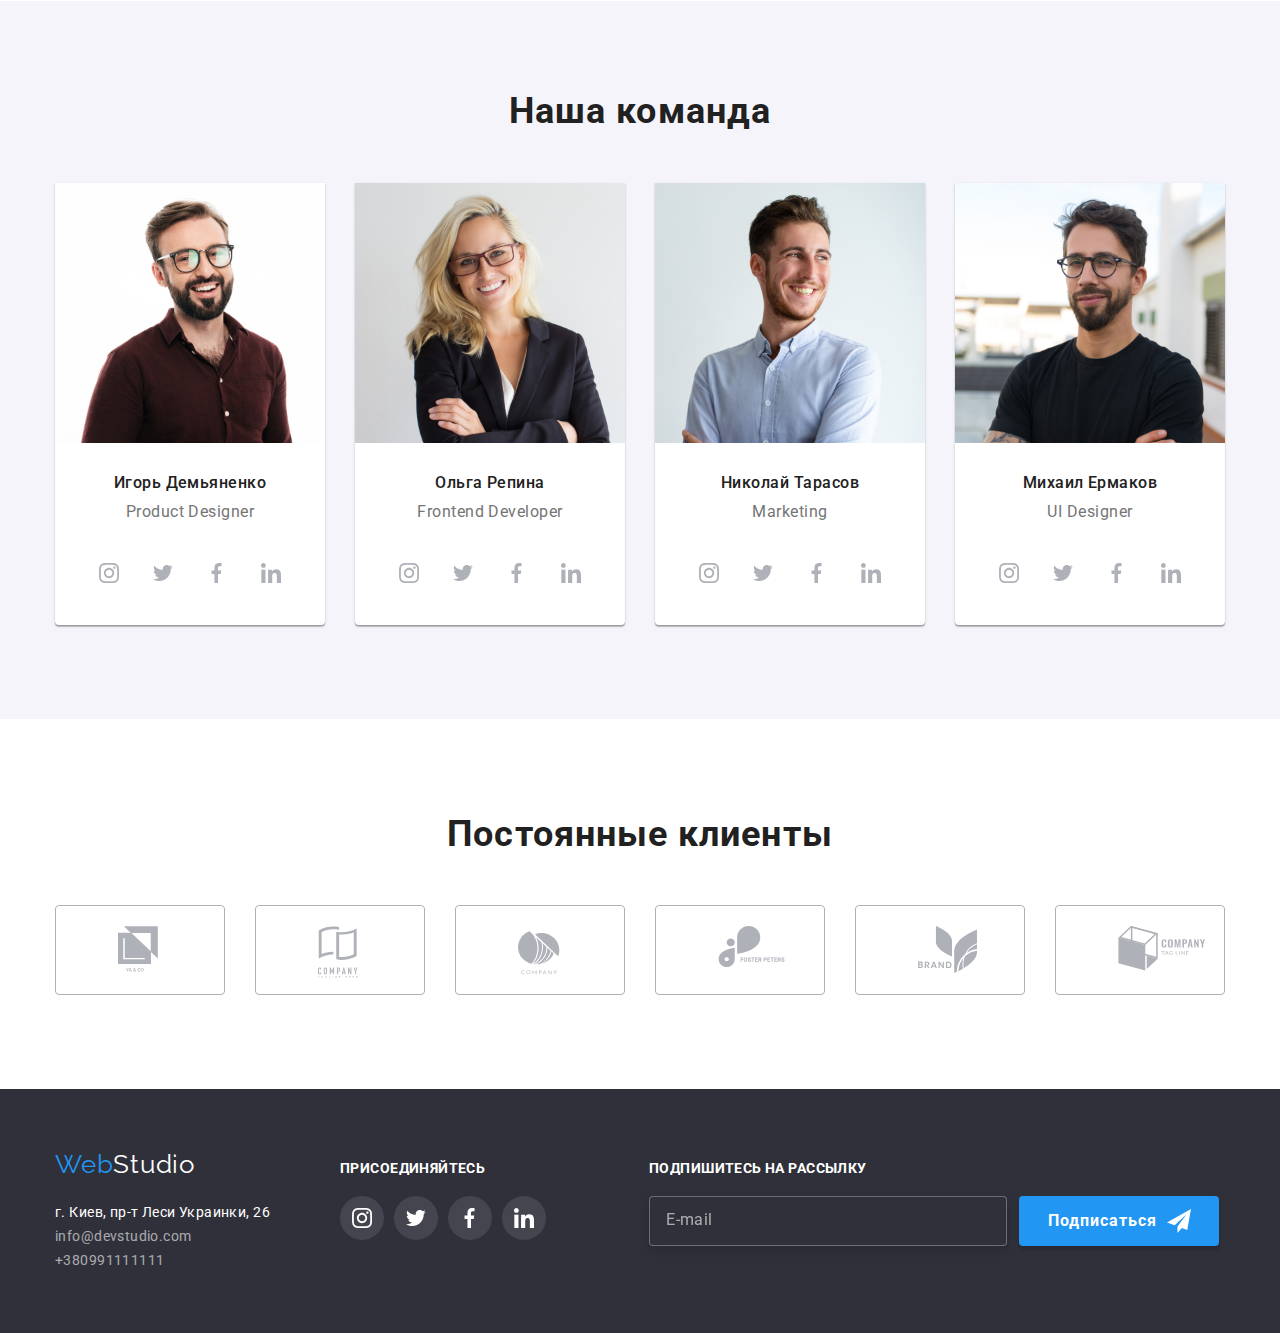
==== commit ba5003d0: "на проверку" ====
--- a/index.html
+++ b/index.html
@@ -58,6 +58,46 @@
                     <use href="./images/sprite.svg#icon-close-modal"></use>
                 </svg>
             </button>
+            <!--Модальная форма-->
+            <form action="#" class="modal-form">
+                <h3 class="form-title">Оставьте свои данные, мы вам перезвоним</h3>
+                <label class="modal-form-field">
+                    Имя
+                    <span class="modal-form-input-wrapper">
+                        <input type="text" name="user-name" class="modal-form-input">
+                        <svg class="input-svg" width="12" height="12">
+                            <use href="./images/hw-6.svg#icon-Vector-main"></use>
+                        </svg>
+                    </span>
+                </label>
+                <label class="modal-form-field">
+                    Телефон
+                    <span class="modal-form-input-wrapper">
+                        <input type="tel" name="user-tel" class="modal-form-input">
+                        <svg class="input-svg" width="13" height="13">
+                            <use href="./images/hw-6.svg#icon-Vector-tel"></use>
+                        </svg>
+                    </span>
+                </label>
+                <label class="modal-form-field">
+                    Почта
+                    <span class="modal-form-input-wrapper">
+                        <input type="email" name="user-email" class="modal-form-input">
+                        <svg class="input-svg" width="15" height="12">
+                            <use href="./images/hw-6.svg#icon-Vector-mail"></use>
+                        </svg>
+                    </span>
+                </label>
+                <label class="modal-form-field">
+                    Комментарий
+                    <textarea class="modal-form-message" name="user-message" placeholder="Введите текст"></textarea>
+                </label>
+                    <input id="user-policy" type="checkbox" name="user-policy" value="accept-policy"
+                        class="modal-form-policy visually-hidden">
+                    <label for="user-policy" class="modal-form-policy-text">Соглашаюсь с рассылкой и принимаю <a class="modal-link" href="#">Условия
+                            договора</a></label>
+                <button type="submit" class="modal-form-btn">Отправить</button>    
+            </form>
         </div>
     </div>
       <!-- ABOUT -->
@@ -345,8 +385,8 @@
                     <a class="contact-list-link" href="tel:+380991111111">+380991111111</a>
                 </li>
             </ul>
+        </address>
         </div>
-        </address>
       <section class="join">
           <p class="join-text">ПРИСОЕДИНЯЙТЕСЬ</p>
         <ul class="social-icons-dark">
@@ -378,9 +418,21 @@
                     </svg>
                 </a>
             </li>
+        </ul>
+          </section>
+            <section class="subscribe">
+                <p class="subscribe-title">Подпишитесь на рассылку</p>
+                <div class="subscribe-box">
+                    <input type="email" placeholder="E-mail" class="subscribe-input"> 
+                    <button class="subscribe-btn" type="button">Подписаться
+                        <svg class="subscribe-svg">
+                            <use href="./images/sprite.svg#icons-send"></use>
+                        </svg>
+                    </button>
+                </div>
+            </section>
     </div>
     </div>
-    </section>
    </footer>
 
   <script src="./js/modal.js"></script>
--- a/css/styles.css
+++ b/css/styles.css
@@ -40,7 +40,7 @@
 }
 
 body {
-  font-family: Roboto, sans-serif;
+  font-family: "Roboto", sans-serif;
   font-size: 14px;
   line-height: 1.71;
   letter-spacing: 0.03em;
@@ -64,6 +64,17 @@
 .customers-list,
 .social-icons-dark {
   list-style-type: none;
+}
+
+.visually-hidden {
+  position: absolute !important;
+  clip: rect(1px 1px 1px 1px); /* IE6, IE7 */
+  clip: rect(1px, 1px, 1px, 1px);
+  padding: 0 !important;
+  border: 0 !important;
+  height: 1px !important;
+  width: 1px !important;
+  overflow: hidden;
 }
 
 /*============== HEADER ==============*/
@@ -323,6 +334,7 @@
     0px 2px 1px rgba(0, 0, 0, 0.2);
   border-radius: 4px;
   transition: all 250ms cubic-bezier(0.4, 0, 0.2, 1);
+  padding: 40px;
 }
 
 .backdrop.is-hidden .modal {
@@ -369,6 +381,167 @@
   transition: all 250ms cubic-bezier(0.4, 0, 0.2, 1);
 }
 
+.modal-form {
+  display: flex;
+  flex-direction: column;
+}
+
+.form-title {
+  font-family: Roboto;
+  font-style: 700;
+  font-weight: bold;
+  font-size: 20px;
+  line-height: 23px;
+  text-align: center;
+  letter-spacing: 0.03em;
+  color: #212121;
+  padding-bottom: 12px;
+}
+
+.modal-form-input {
+  width: 100%;
+  height: 40px;
+  border: 1px solid rgba(33, 33, 33, 0.2);
+  border-radius: 4px;
+  padding-left: 42px;
+  transition: all 250ms linear;
+}
+
+.modal-form-input:focus,
+.modal-form-input:hover {
+  outline: none;
+  border-color: var(--accent-text-color);
+  cursor: pointer;
+}
+
+.modal-form-input:focus + .input-svg,
+.modal-form-input:hover + .input-svg {
+  fill: var(--accent-text-color);
+  cursor: pointer;
+}
+
+.modal-form-field {
+  margin-bottom: 10px;
+  font-family: Roboto;
+  font-style: normal;
+  font-weight: normal;
+  font-size: 12px;
+  line-height: 14px;
+  letter-spacing: 0.01em;
+  color: #757575;
+}
+
+.modal-form-input-wrapper {
+  position: relative;
+  display: block;
+  margin-top: 4px;
+}
+
+.input-svg {
+  display: block;
+  position: absolute;
+  top: 50%;
+  left: 12px;
+  transform: translateY(-50%);
+  transition: all 250ms linear;
+}
+
+.modal-form-message {
+  width: 100%;
+  height: 120px;
+  border: 1px solid rgba(33, 33, 33, 0.2);
+  border-radius: 4px;
+  padding: 12px 16px;
+  margin-top: 4px;
+  resize: none;
+  transition: all 250ms linear;
+}
+
+.modal-form-message::placeholder {
+  color: rgba(117, 117, 117, 0.5);
+  font-family: Roboto;
+  font-style: normal;
+  font-weight: normal;
+  font-size: 14px;
+  line-height: 16px;
+  letter-spacing: 0.01em;
+}
+
+.modal-form-message:focus,
+.modal-form-message:hover {
+  outline: none;
+  border-color: var(--accent-text-color);
+  cursor: pointer;
+}
+
+.placeholder {
+  font-family: Roboto;
+  font-style: normal;
+  font-weight: normal;
+  font-size: 12px;
+  line-height: 14px;
+  letter-spacing: 0.01em;
+  color: rgba(117, 117, 117, 0.5);
+}
+
+.modal-form-policy:checked + .modal-form-policy-text::before {
+  background-color: var(--accent-text-color);
+  background-image: url(../images/galochca.svg);
+  background-size: cover;
+}
+
+.modal-form-policy-text::before {
+  display: inline-block;
+  width: 16px;
+  height: 15px;
+  border: 1px solid #000000;
+  content: "";
+  margin-right: 10px;
+  border-radius: 2px;
+}
+
+.modal-form-policy-text {
+  padding-left: 13px;
+  margin-bottom: 30px;
+  color: #757575;
+}
+
+.modal-link {
+  font-family: Roboto;
+  font-style: normal;
+  font-weight: normal;
+  font-size: 14px;
+  line-height: 24px;
+  letter-spacing: 0.03em;
+  color: var(--accent-text-color);
+}
+
+.modal-form-btn {
+  font-family: Roboto;
+  font-style: normal;
+  font-weight: bold;
+  font-size: 16px;
+  line-height: 1.87;
+  display: flex;
+  align-items: center;
+  text-align: center;
+  justify-content: center;
+  letter-spacing: 0.06em;
+  color: #ffffff;
+  background: var(--accent-text-color);
+  border: none;
+  border-radius: 4px;
+  width: 200px;
+  height: 50px;
+  margin: 0 auto;
+}
+
+.modal-form-btn:hover,
+.modal-form-btn:focus {
+  box-shadow: 0px 4px 4px rgba(0, 0, 0, 0.15);
+  cursor: pointer;
+}
+
 /*============== END HERO ==============*/
 
 /*============== ABOUT ==============*/
@@ -854,6 +1027,79 @@
 .footer-all {
   display: flex;
   align-items: baseline;
+}
+
+.subscribe {
+  padding-left: 93px;
+}
+
+.subscribe-title {
+  font-family: Roboto;
+  font-style: normal;
+  font-weight: bold;
+  font-size: 14px;
+  line-height: 16px;
+  letter-spacing: 0.03em;
+  text-transform: uppercase;
+  color: #ffffff;
+  padding-bottom: 20px;
+}
+
+.subscribe-box {
+  display: flex;
+  justify-content: center;
+}
+
+.subscribe-input {
+  width: 358px;
+  height: 50px;
+  border: 1px solid rgba(255, 255, 255, 0.3);
+  box-sizing: border-box;
+  filter: drop-shadow(0px 4px 4px rgba(0, 0, 0, 0.15));
+  border-radius: 4px;
+  background: #2f303a;
+  padding-left: 16px;
+}
+
+.subscribe-input::placeholder {
+  font-family: Roboto;
+  font-style: normal;
+  font-weight: normal;
+  font-size: 16px;
+  line-height: 20px;
+  display: flex;
+  align-items: center;
+  letter-spacing: 0.03em;
+  color: rgba(255, 255, 255, 0.6);
+}
+
+.subscribe-btn {
+  display: flex;
+  align-items: center;
+  text-align: center;
+  justify-content: baseline;
+  width: 200px;
+  height: 50px;
+  background: #2196f3;
+  box-shadow: 0px 4px 4px rgba(0, 0, 0, 0.15);
+  border-radius: 4px;
+  margin-left: 12px;
+  font-family: Roboto;
+  font-style: normal;
+  font-weight: bold;
+  font-size: 16px;
+  line-height: 30px;
+  letter-spacing: 0.06em;
+  color: #ffffff;
+  border: none;
+  padding-left: 29px;
+}
+
+.subscribe-svg {
+  width: 24px;
+  height: 24px;
+  fill: white;
+  margin-left: 10px;
 }
 
 /*==============  END CONTACT ==============*/
